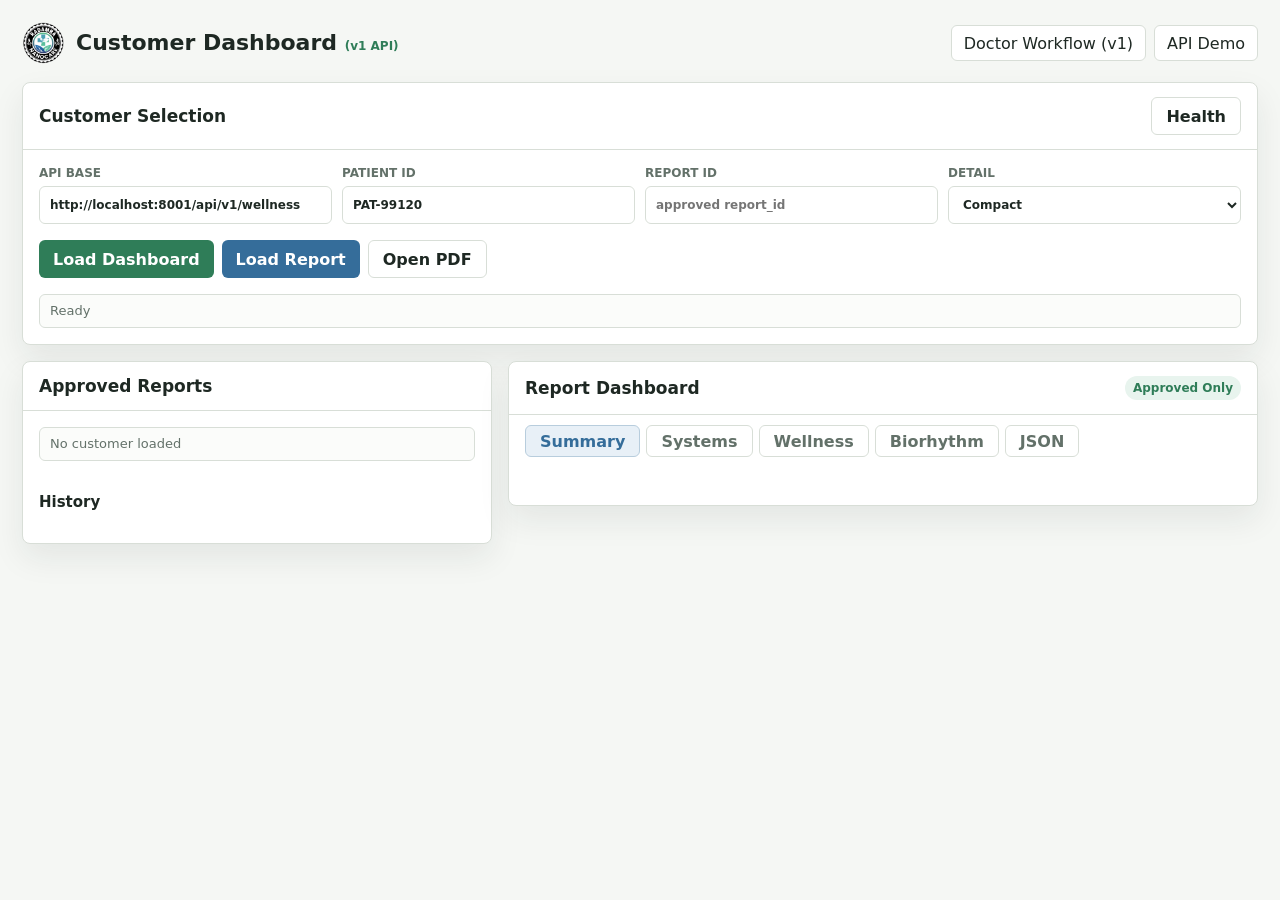
==== app/frontend/customer_demo_v1.html @ 886ab308 "v1 api demo" ====
<!doctype html>
<html lang="en">
<head>
  <meta charset="utf-8">
  <meta name="viewport" content="width=device-width, initial-scale=1">
  <title>Nanocare Customer Dashboard (v1 API)</title>
  <link rel="stylesheet" href="demo.css">
</head>
<body>
  <main class="shell">
    <div class="topbar">
      <div class="brand">
        <img src="static/images/logo.png" alt="Nanocare">
        <h1>Customer Dashboard <small style="font-size:12px;color:#2f7d58">(v1 API)</small></h1>
      </div>
      <div class="nav">
        <a href="doctor_demo_v1.html">Doctor Workflow (v1)</a>
        <a href="api_demo.html">API Demo</a>
      </div>
    </div>

    <section class="panel">
      <header>
        <h2>Customer Selection</h2>
        <button class="ghost" id="healthBtn" type="button">Health</button>
      </header>
      <div class="body">
        <div class="grid-4">
          <label>API Base <input id="apiBase" value="http://localhost:8001/api/v1/wellness"></label>
          <label>Patient ID <input id="patientId" value="PAT-99120"></label>
          <label>Report ID <input id="reportId" placeholder="approved report_id"></label>
          <label>Detail
            <select id="detail">
              <option value="compact">Compact</option>
              <option value="full">Full</option>
            </select>
          </label>
        </div>
        <div class="actions">
          <button id="loadDashboardBtn" type="button">Load Dashboard</button>
          <button class="secondary" id="loadReportBtn" type="button">Load Report</button>
          <button class="ghost" id="openPdfBtn" type="button">Open PDF</button>
        </div>
        <div id="customerStatus" class="status">Ready</div>
      </div>
    </section>

    <div class="layout" style="margin-top: 16px;">
      <section class="panel">
        <header>
          <h2>Approved Reports</h2>
        </header>
        <div class="body">
          <div id="patientLine" class="status">No customer loaded</div>
          <div id="reportList" class="list"></div>
          <h3>History</h3>
          <div id="historyList" class="list"></div>
        </div>
      </section>

      <section class="panel">
        <header>
          <h2>Report Dashboard</h2>
          <span id="reportBadge" class="pill">Approved Only</span>
        </header>
        <div class="tabs">
          <button class="active" data-tab="summaryView" type="button">Summary</button>
          <button data-tab="systemsView" type="button">Systems</button>
          <button data-tab="wellnessView" type="button">Wellness</button>
          <button data-tab="biorhythmView" type="button">Biorhythm</button>
          <button data-tab="jsonView" type="button">JSON</button>
        </div>
        <div class="body">
          <div id="summaryView" class="view active">
            <div id="scoreGrid" class="grid-4"></div>
            <div id="metricGrid" class="grid-4"></div>
          </div>
          <div id="systemsView" class="view"><div id="systemsList" class="list"></div></div>
          <div id="wellnessView" class="view"><div id="wellnessList" class="list"></div></div>
          <div id="biorhythmView" class="view"><div id="biorhythmPanel" class="list"></div></div>
          <div id="jsonView" class="view"><pre id="jsonOutput" class="json">{}</pre></div>
        </div>
      </section>
    </div>
  </main>

  <script src="demo_common.js"></script>
  <script>
    function currentSummaryPayload(payload) {
      if (payload.latest_report) return payload.latest_report;
      if (payload.summary || payload.metrics || payload.systems) return payload;
      return {};
    }

    function showDashboard(payload) {
      const patient = payload.patient || {};
      Demo.$("patientLine").textContent = [
        patient.name || "Unknown patient",
        patient.id || Demo.$("patientId").value,
        patient.dob ? `DOB ${patient.dob}` : "",
      ].filter(Boolean).join(" | ");
      Demo.renderHistory("historyList", payload.history || {});
      renderReports(payload.reports || []);
      showReport(payload.latest_report || payload);
      Demo.showJson("jsonOutput", payload);
    }

    function showReport(payload) {
      const summaryPayload = currentSummaryPayload(payload);
      const report = Demo.extractReport(payload);
      const summary = summaryPayload.summary || Demo.extractSummary(payload, report);
      const metrics = summaryPayload.metrics || Demo.keyMetrics(report.metrics || {});
      Demo.renderScores("scoreGrid", summary);
      Demo.renderMetrics("metricGrid", metrics);
      Demo.renderSystems("systemsList", summaryPayload.systems || report.systems || {});
      Demo.renderWellness("wellnessList", summaryPayload.wellness || report.wellness || {});
      Demo.renderBiorhythm("biorhythmPanel", summaryPayload.biorhythm || report.biorhythm || {});
      Demo.showJson("jsonOutput", payload);
      if (summaryPayload.report_id) Demo.$("reportId").value = summaryPayload.report_id;
    }

    function renderReports(reports) {
      Demo.$("reportList").innerHTML = reports.map((report) => `
        <div class="row">
          <strong>${report.report_id}</strong>
          <span>${report.date || ""}</span>
          <button class="ghost" type="button" data-report-id="${report.report_id}">View</button>
        </div>
      `).join("") || Demo.empty("No approved reports");

      Demo.$("reportList").querySelectorAll("button[data-report-id]").forEach((button) => {
        button.addEventListener("click", () => {
          Demo.$("reportId").value = button.dataset.reportId;
          loadReport();
        });
      });
    }

    async function loadDashboard() {
      const patientId = Demo.$("patientId").value.trim();
      if (!patientId) return Demo.setStatus("customerStatus", "Enter patient ID", "err");
      const button = Demo.$("loadDashboardBtn");
      Demo.setBusy(button, true);
      try {
        const detail = Demo.$("detail").value;
        const data = await Demo.apiGet(`/patients/${encodeURIComponent(patientId)}/dashboard?detail=${encodeURIComponent(detail)}`);
        Demo.setStatus("customerStatus", `Dashboard loaded for ${patientId}`, "ok");
        showDashboard(data);
      } catch (error) {
        Demo.setStatus("customerStatus", error.message, "err");
      } finally {
        Demo.setBusy(button, false);
      }
    }

    async function loadReport() {
      const reportId = Demo.$("reportId").value.trim();
      if (!reportId) return Demo.setStatus("customerStatus", "Enter report ID", "err");
      const button = Demo.$("loadReportBtn");
      Demo.setBusy(button, true);
      try {
        const detail = Demo.$("detail").value === "full" ? "full" : "compact";
        const data = await Demo.apiGet(`/reports/${encodeURIComponent(reportId)}?detail=${encodeURIComponent(detail)}`);
        Demo.setStatus("customerStatus", `Report loaded: ${reportId}`, "ok");
        showReport(data);
      } catch (error) {
        Demo.setStatus("customerStatus", error.message, "err");
      } finally {
        Demo.setBusy(button, false);
      }
    }

    function openPdf() {
      const reportId = Demo.$("reportId").value.trim();
      if (!reportId) return Demo.setStatus("customerStatus", "Enter report ID", "err");
      window.open(`${Demo.apiBase()}/reports/${encodeURIComponent(reportId)}/pdf`, "_blank", "noopener");
    }

    function initFromQuery() {
      const params = new URLSearchParams(window.location.search);
      if (params.get("patient_id")) Demo.$("patientId").value = params.get("patient_id");
      if (params.get("report_id")) Demo.$("reportId").value = params.get("report_id");
    }

    Demo.setupTabs();
    initFromQuery();
    Demo.$("healthBtn").addEventListener("click", () => Demo.health("customerStatus"));
    Demo.$("loadDashboardBtn").addEventListener("click", loadDashboard);
    Demo.$("loadReportBtn").addEventListener("click", loadReport);
    Demo.$("openPdfBtn").addEventListener("click", openPdf);
  </script>
</body>
</html>
---- app/frontend/demo.css ----
:root {
  --bg: #f5f7f4;
  --panel: #ffffff;
  --ink: #1e2823;
  --muted: #637169;
  --line: #d8ded7;
  --green: #2f7d58;
  --blue: #356d9a;
  --amber: #a66b20;
  --red: #b94b45;
  --soft-green: #e8f4ee;
  --soft-blue: #e8f0f7;
  --soft-amber: #f6efe1;
  --shadow: 0 14px 32px rgba(31, 42, 36, 0.08);
}

* {
  box-sizing: border-box;
}

body {
  margin: 0;
  min-height: 100vh;
  background: var(--bg);
  color: var(--ink);
  font-family: Inter, ui-sans-serif, system-ui, -apple-system, BlinkMacSystemFont, "Segoe UI", sans-serif;
  letter-spacing: 0;
}

button,
input,
select,
textarea {
  font: inherit;
}

button {
  min-height: 38px;
  border: 0;
  border-radius: 6px;
  padding: 0 14px;
  background: var(--green);
  color: #fff;
  cursor: pointer;
  font-weight: 700;
}

button.secondary {
  background: var(--blue);
}

button.warn {
  background: var(--amber);
}

button.ghost {
  background: transparent;
  color: var(--ink);
  border: 1px solid var(--line);
}

button:disabled {
  opacity: 0.55;
  cursor: not-allowed;
}

input,
select,
textarea {
  width: 100%;
  border: 1px solid var(--line);
  border-radius: 6px;
  background: #fff;
  color: var(--ink);
}

input,
select {
  min-height: 38px;
  padding: 8px 10px;
}

textarea {
  min-height: 170px;
  padding: 10px;
  resize: vertical;
  font-family: ui-monospace, SFMono-Regular, Menlo, Consolas, monospace;
  font-size: 12px;
}

label {
  display: grid;
  gap: 6px;
  color: var(--muted);
  font-size: 12px;
  font-weight: 800;
  text-transform: uppercase;
}

.shell {
  max-width: 1440px;
  margin: 0 auto;
  padding: 22px;
}

.topbar {
  display: flex;
  align-items: center;
  justify-content: space-between;
  gap: 16px;
  margin-bottom: 18px;
}

.brand {
  display: flex;
  align-items: center;
  gap: 12px;
  min-width: 0;
}

.brand img {
  width: 42px;
  height: 42px;
  object-fit: contain;
}

.brand h1 {
  margin: 0;
  font-size: 22px;
  line-height: 1.1;
}

.nav {
  display: flex;
  gap: 8px;
  flex-wrap: wrap;
}

.nav a {
  min-height: 36px;
  display: inline-flex;
  align-items: center;
  padding: 0 12px;
  border: 1px solid var(--line);
  border-radius: 6px;
  color: var(--ink);
  text-decoration: none;
  background: #fff;
}

.layout {
  display: grid;
  grid-template-columns: minmax(340px, 470px) minmax(0, 1fr);
  gap: 16px;
  align-items: start;
}

.panel {
  background: var(--panel);
  border: 1px solid var(--line);
  border-radius: 8px;
  box-shadow: var(--shadow);
  overflow: hidden;
}

.panel header {
  display: flex;
  align-items: center;
  justify-content: space-between;
  gap: 12px;
  padding: 14px 16px;
  border-bottom: 1px solid var(--line);
}

.panel h2,
.panel h3 {
  margin: 0;
}

.panel h2 {
  font-size: 17px;
}

.panel h3 {
  font-size: 15px;
}

.body {
  padding: 16px;
  display: grid;
  gap: 16px;
}

.grid-2,
.grid-3,
.grid-4 {
  display: grid;
  gap: 10px;
}

.grid-2 {
  grid-template-columns: repeat(2, minmax(0, 1fr));
}

.grid-3 {
  grid-template-columns: repeat(3, minmax(0, 1fr));
}

.grid-4 {
  grid-template-columns: repeat(4, minmax(0, 1fr));
}

.actions {
  display: flex;
  flex-wrap: wrap;
  gap: 8px;
}

.status {
  min-height: 34px;
  padding: 8px 10px;
  border: 1px solid var(--line);
  border-radius: 6px;
  background: #fbfcfa;
  color: var(--muted);
  font-size: 13px;
  overflow-wrap: anywhere;
}

.status.ok {
  border-color: #acd0bd;
  background: var(--soft-green);
  color: #245f44;
}

.status.err {
  border-color: #dfb2ad;
  background: #fbebea;
  color: var(--red);
}

.tabs {
  display: flex;
  flex-wrap: wrap;
  gap: 6px;
  padding: 10px 16px 0;
}

.tabs button {
  min-height: 32px;
  background: transparent;
  color: var(--muted);
  border: 1px solid var(--line);
}

.tabs button.active {
  background: var(--soft-blue);
  border-color: #b8cddd;
  color: var(--blue);
}

.view {
  display: none;
}

.view.active {
  display: grid;
  gap: 16px;
}

.score,
.metric,
.row,
.history-item {
  border: 1px solid var(--line);
  border-radius: 8px;
  background: #fff;
}

.score,
.metric {
  min-height: 82px;
  padding: 12px;
  display: grid;
  align-content: space-between;
  gap: 8px;
}

.score span,
.metric span {
  color: var(--muted);
  font-size: 12px;
  font-weight: 800;
  text-transform: uppercase;
}

.score strong {
  font-size: 30px;
  line-height: 1;
}

.metric strong {
  font-size: 20px;
}

.row {
  display: grid;
  grid-template-columns: 1fr auto auto;
  gap: 10px;
  align-items: center;
  padding: 10px 12px;
}

.row.compact {
  grid-template-columns: 1fr auto;
}

.pill {
  display: inline-flex;
  min-height: 24px;
  align-items: center;
  border-radius: 999px;
  padding: 2px 8px;
  background: var(--soft-green);
  color: var(--green);
  font-size: 12px;
  font-weight: 800;
}

.pill.attention {
  background: var(--soft-amber);
  color: var(--amber);
}

.list {
  display: grid;
  gap: 8px;
}

.json {
  margin: 0;
  max-height: 520px;
  overflow: auto;
  border-radius: 8px;
  padding: 14px;
  background: #1f2a24;
  color: #e8f4ee;
  font-size: 12px;
  line-height: 1.45;
  white-space: pre-wrap;
}

.empty {
  border: 1px dashed var(--line);
  border-radius: 8px;
  padding: 16px;
  color: var(--muted);
  background: #fbfcfa;
  text-align: center;
}

.history-item {
  padding: 10px 12px;
  display: grid;
  gap: 8px;
}

.bar {
  height: 8px;
  border-radius: 999px;
  background: #edf1eb;
  overflow: hidden;
}

.bar span {
  display: block;
  height: 100%;
  background: var(--green);
}

@media (max-width: 1120px) {
  .layout {
    grid-template-columns: 1fr;
  }

  .grid-4 {
    grid-template-columns: repeat(2, minmax(0, 1fr));
  }
}

@media (max-width: 720px) {
  .shell {
    padding: 14px;
  }

  .topbar,
  .grid-2,
  .grid-3,
  .grid-4,
  .row,
  .row.compact {
    grid-template-columns: 1fr;
  }

  .topbar {
    display: grid;
    align-items: stretch;
  }
}
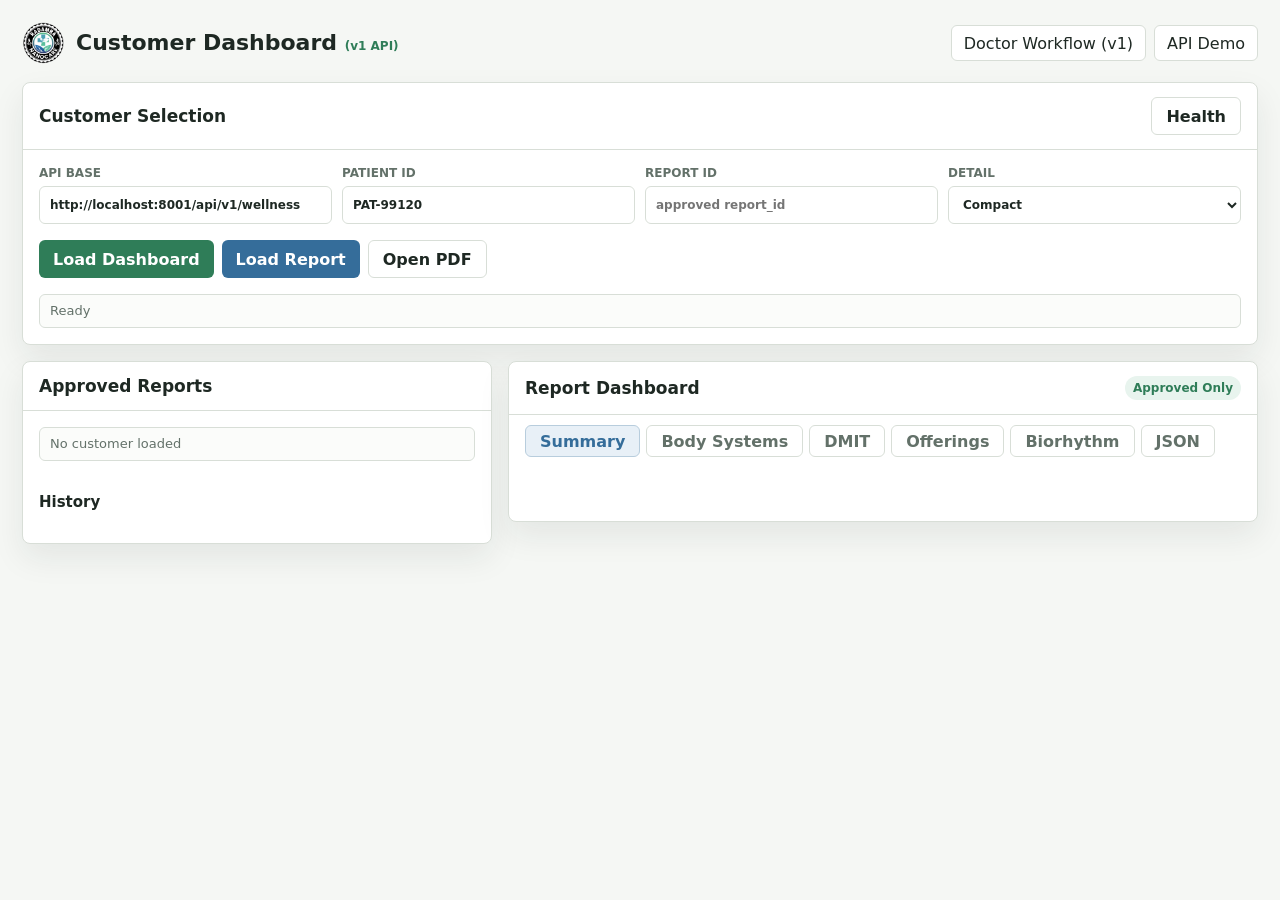
==== commit 469479e0: "edits and postmancurls" ====
--- a/app/frontend/customer_demo_v1.html
+++ b/app/frontend/customer_demo_v1.html
@@ -65,8 +65,9 @@
         </header>
         <div class="tabs">
           <button class="active" data-tab="summaryView" type="button">Summary</button>
-          <button data-tab="systemsView" type="button">Systems</button>
-          <button data-tab="wellnessView" type="button">Wellness</button>
+          <button data-tab="systemsView" type="button">Body Systems</button>
+          <button data-tab="dmitView" type="button">DMIT</button>
+          <button data-tab="offeringsView" type="button">Offerings</button>
           <button data-tab="biorhythmView" type="button">Biorhythm</button>
           <button data-tab="jsonView" type="button">JSON</button>
         </div>
@@ -74,9 +75,11 @@
           <div id="summaryView" class="view active">
             <div id="scoreGrid" class="grid-4"></div>
             <div id="metricGrid" class="grid-4"></div>
+            <div id="dimensionList" class="list"></div>
           </div>
           <div id="systemsView" class="view"><div id="systemsList" class="list"></div></div>
-          <div id="wellnessView" class="view"><div id="wellnessList" class="list"></div></div>
+          <div id="dmitView" class="view"><div id="dmitPanel" class="list"></div></div>
+          <div id="offeringsView" class="view"><div id="offeringsPanel" class="list"></div></div>
           <div id="biorhythmView" class="view"><div id="biorhythmPanel" class="list"></div></div>
           <div id="jsonView" class="view"><pre id="jsonOutput" class="json">{}</pre></div>
         </div>
@@ -88,8 +91,23 @@
   <script>
     function currentSummaryPayload(payload) {
       if (payload.latest_report) return payload.latest_report;
+      if (payload.summary && payload.report) return payload.summary;
       if (payload.summary || payload.metrics || payload.systems) return payload;
       return {};
+    }
+
+    function renderDimensions(dimensions = {}) {
+      Demo.$("dimensionList").innerHTML = Object.entries(dimensions || {}).map(([key, item]) => `
+        <div class="detail-card">
+          <div class="row">
+            <strong>${Demo.labelize(key)}</strong>
+            <span>${item.score ?? "--"}</span>
+            <span class="pill ${/poor|critical|low/i.test(item.statusLabel || "") ? "attention" : ""}">${item.statusLabel || "Score"}</span>
+          </div>
+          <p>${item.description || ""}</p>
+          ${item.summary_points?.length ? `<ul class="item-list">${item.summary_points.map((point) => `<li>${point}</li>`).join("")}</ul>` : ""}
+        </div>
+      `).join("") || Demo.empty("No domain summaries available");
     }
 
     function showDashboard(payload) {
@@ -112,9 +130,23 @@
       const metrics = summaryPayload.metrics || Demo.keyMetrics(report.metrics || {});
       Demo.renderScores("scoreGrid", summary);
       Demo.renderMetrics("metricGrid", metrics);
-      Demo.renderSystems("systemsList", summaryPayload.systems || report.systems || {});
-      Demo.renderWellness("wellnessList", summaryPayload.wellness || report.wellness || {});
-      Demo.renderBiorhythm("biorhythmPanel", summaryPayload.biorhythm || report.biorhythm || {});
+      renderDimensions(summaryPayload.dimensions || report.dimensions || {});
+      Demo.renderFunctionalSystems(
+        "systemsList",
+        summaryPayload.body_systems || report.body_systems || report.systems || {},
+        summaryPayload.functional_summary || report.functional_summary || report.system_summaries || {},
+      );
+      Demo.renderDmit("dmitPanel", summaryPayload.dmit || report.dmit_summary || report.dmit || {});
+      Demo.renderWellnessOfferings(
+        "offeringsPanel",
+        summaryPayload.wellness_offerings || report.wellness_offerings || {},
+        summaryPayload.wellness || report.wellness || {},
+        report.food_recommendations || {},
+      );
+      Demo.renderBiorhythm(
+        "biorhythmPanel",
+        summaryPayload.biorhythm_calendar || report.biorhythm_calendar || summaryPayload.biorhythm || report.biorhythm || {},
+      );
       Demo.showJson("jsonOutput", payload);
       if (summaryPayload.report_id) Demo.$("reportId").value = summaryPayload.report_id;
     }
--- a/app/frontend/demo.css
+++ b/app/frontend/demo.css
@@ -337,6 +337,132 @@
   gap: 8px;
 }
 
+.section-grid {
+  display: grid;
+  grid-template-columns: repeat(2, minmax(0, 1fr));
+  gap: 10px;
+}
+
+.detail-card {
+  display: grid;
+  gap: 8px;
+  min-width: 0;
+  border: 1px solid var(--line);
+  border-radius: 8px;
+  background: #fff;
+  padding: 12px;
+}
+
+.detail-card p {
+  margin: 0;
+  color: var(--muted);
+  font-size: 13px;
+  line-height: 1.45;
+}
+
+.detail-card h4 {
+  margin: 4px 0 0;
+  font-size: 12px;
+  color: var(--muted);
+  text-transform: uppercase;
+}
+
+.item-list {
+  margin: 0;
+  padding-left: 18px;
+  display: grid;
+  gap: 5px;
+  color: var(--ink);
+  font-size: 13px;
+  line-height: 1.4;
+}
+
+.item-list li span {
+  display: block;
+  color: var(--muted);
+}
+
+.calendar-grid {
+  display: grid;
+  grid-template-columns: repeat(7, minmax(92px, 1fr));
+  gap: 8px;
+}
+
+.weekday {
+  color: var(--muted);
+  font-size: 12px;
+  font-weight: 800;
+  text-align: center;
+  text-transform: uppercase;
+}
+
+.day-cell {
+  min-height: 148px;
+  border: 1px solid var(--line);
+  border-radius: 8px;
+  background: #fff;
+  padding: 8px;
+  display: grid;
+  gap: 6px;
+  align-content: start;
+}
+
+.day-cell.empty {
+  background: #f1f4ef;
+}
+
+.day-cell.caution {
+  background: #fff8eb;
+  border-color: #e0bf82;
+}
+
+.day-cell.peak {
+  background: #edf6ff;
+  border-color: #a9cce7;
+}
+
+.day-number {
+  font-weight: 850;
+}
+
+.cycle-row {
+  display: flex;
+  gap: 4px;
+  flex-wrap: wrap;
+}
+
+.cycle-chip {
+  min-height: 21px;
+  border-radius: 999px;
+  padding: 2px 6px;
+  background: #eef2ec;
+  color: var(--ink);
+  font-size: 11px;
+  font-weight: 800;
+}
+
+.cycle-chip.hyper {
+  background: #e8f4ee;
+  color: var(--green);
+}
+
+.cycle-chip.hypo {
+  background: #fbebea;
+  color: var(--red);
+}
+
+.cycle-chip.neutral {
+  background: #edf1eb;
+  color: var(--muted);
+}
+
+.day-title,
+.day-note {
+  color: var(--muted);
+  font-size: 12px;
+  line-height: 1.25;
+}
+
 .json {
   margin: 0;
   max-height: 520px;
@@ -386,6 +512,11 @@
   .grid-4 {
     grid-template-columns: repeat(2, minmax(0, 1fr));
   }
+
+  .calendar-grid,
+  .section-grid {
+    grid-template-columns: repeat(2, minmax(0, 1fr));
+  }
 }
 
 @media (max-width: 720px) {
@@ -397,6 +528,8 @@
   .grid-2,
   .grid-3,
   .grid-4,
+  .calendar-grid,
+  .section-grid,
   .row,
   .row.compact {
     grid-template-columns: 1fr;
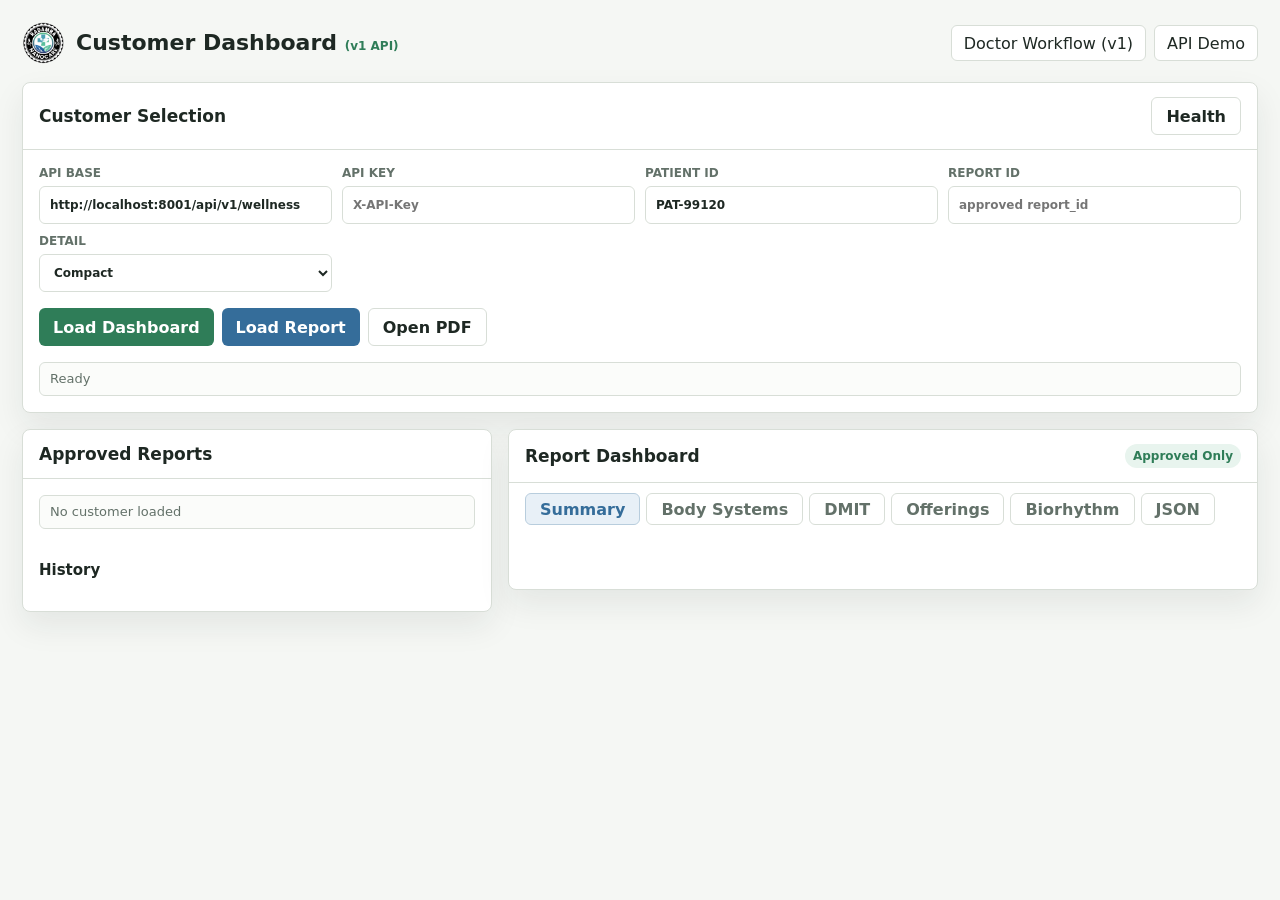
==== commit 42392c53: "v1 api restructure and complete" ====
--- a/app/frontend/customer_demo_v1.html
+++ b/app/frontend/customer_demo_v1.html
@@ -27,6 +27,7 @@
       <div class="body">
         <div class="grid-4">
           <label>API Base <input id="apiBase" value="http://localhost:8001/api/v1/wellness"></label>
+          <label>API Key <input id="apiKey" type="password" placeholder="X-API-Key" autocomplete="off"></label>
           <label>Patient ID <input id="patientId" value="PAT-99120"></label>
           <label>Report ID <input id="reportId" placeholder="approved report_id"></label>
           <label>Detail
@@ -202,10 +203,15 @@
       }
     }
 
-    function openPdf() {
+    async function openPdf() {
       const reportId = Demo.$("reportId").value.trim();
       if (!reportId) return Demo.setStatus("customerStatus", "Enter report ID", "err");
-      window.open(`${Demo.apiBase()}/reports/${encodeURIComponent(reportId)}/pdf`, "_blank", "noopener");
+      try {
+        await Demo.openPdf(`/reports/${encodeURIComponent(reportId)}/pdf`, "customerStatus");
+        Demo.setStatus("customerStatus", `PDF opened: ${reportId}`, "ok");
+      } catch (error) {
+        Demo.setStatus("customerStatus", error.message, "err");
+      }
     }
 
     function initFromQuery() {
